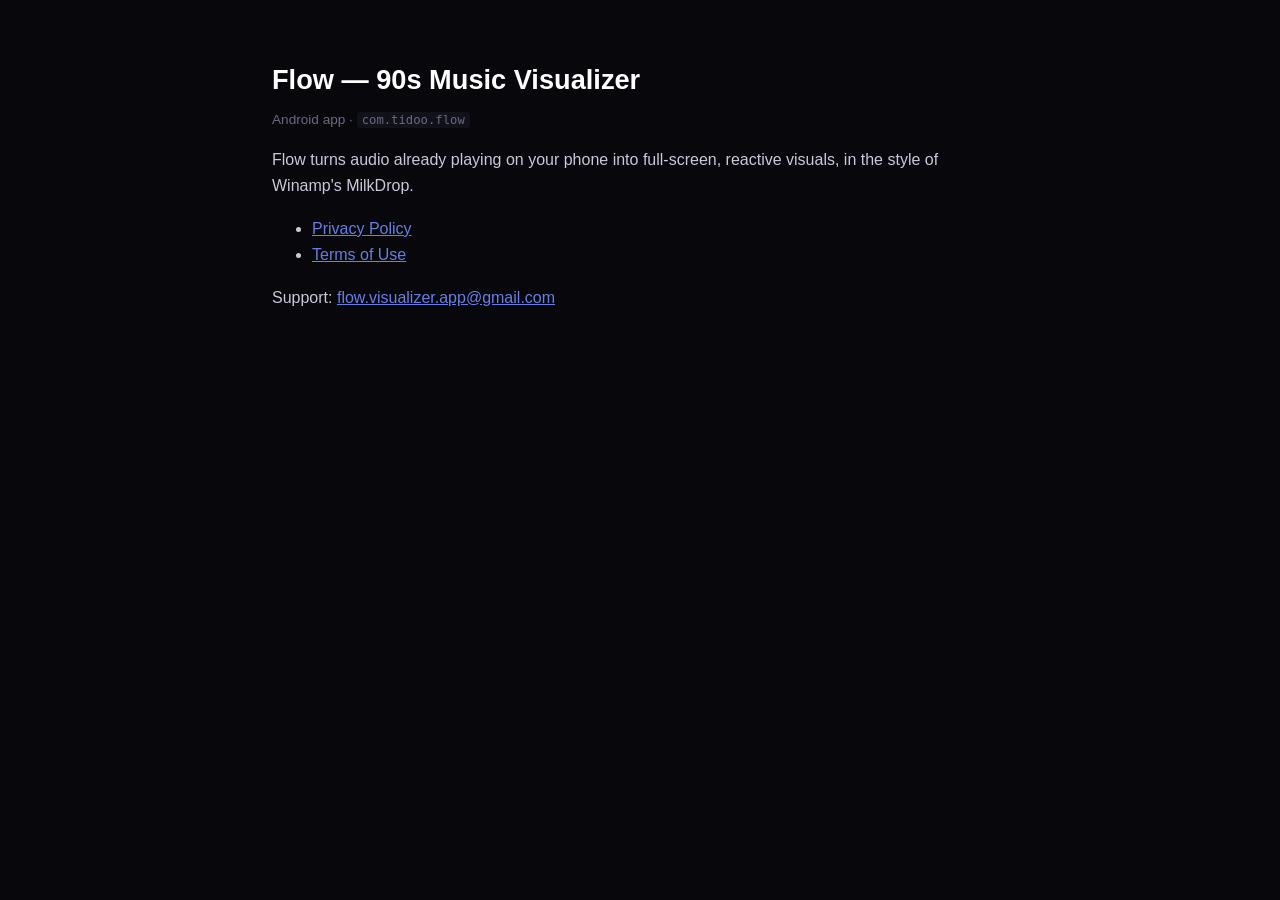
==== index.html @ 98a3bfed "Flow legal pages: privacy policy and terms" ====
<!doctype html>
<html lang="en">
<meta charset="utf-8">
<meta name="viewport" content="width=device-width, initial-scale=1">
<title>Flow — 90s Music Visualizer</title>
<link rel="stylesheet" href="style.css">
<h1>Flow — 90s Music Visualizer</h1>
<p class="meta">Android app · <code>com.tidoo.flow</code></p>
<p>Flow turns audio already playing on your phone into full-screen, reactive
visuals, in the style of Winamp's MilkDrop.</p>
<ul>
  <li><a href="privacy.html">Privacy Policy</a></li>
  <li><a href="terms.html">Terms of Use</a></li>
</ul>
<p>Support: <a href="mailto:flow.visualizer.app@gmail.com">flow.visualizer.app@gmail.com</a></p>
</html>
---- style.css ----
:root { color-scheme: dark; }
body {
  margin: 0 auto; padding: 40px 20px 80px; max-width: 46rem;
  background: #07070c; color: #c9c9d8;
  font: 16px/1.65 -apple-system, BlinkMacSystemFont, "Segoe UI", Roboto, sans-serif;
}
h1 { color: #fff; font-size: 1.7rem; margin-bottom: .2em; }
h2 { color: #e8e8f2; font-size: 1.1rem; margin-top: 2em; }
a { color: #667fe5; }
.meta { color: #6a6a82; font-size: .85rem; margin-top: 0; }
table { border-collapse: collapse; width: 100%; margin: 1em 0; }
th, td { border: 1px solid #23232f; padding: 8px 10px; text-align: left; font-size: .93rem; }
th { color: #e8e8f2; background: #11111a; }
code { background: #11111a; padding: 1px 5px; border-radius: 4px; font-size: .9em; }
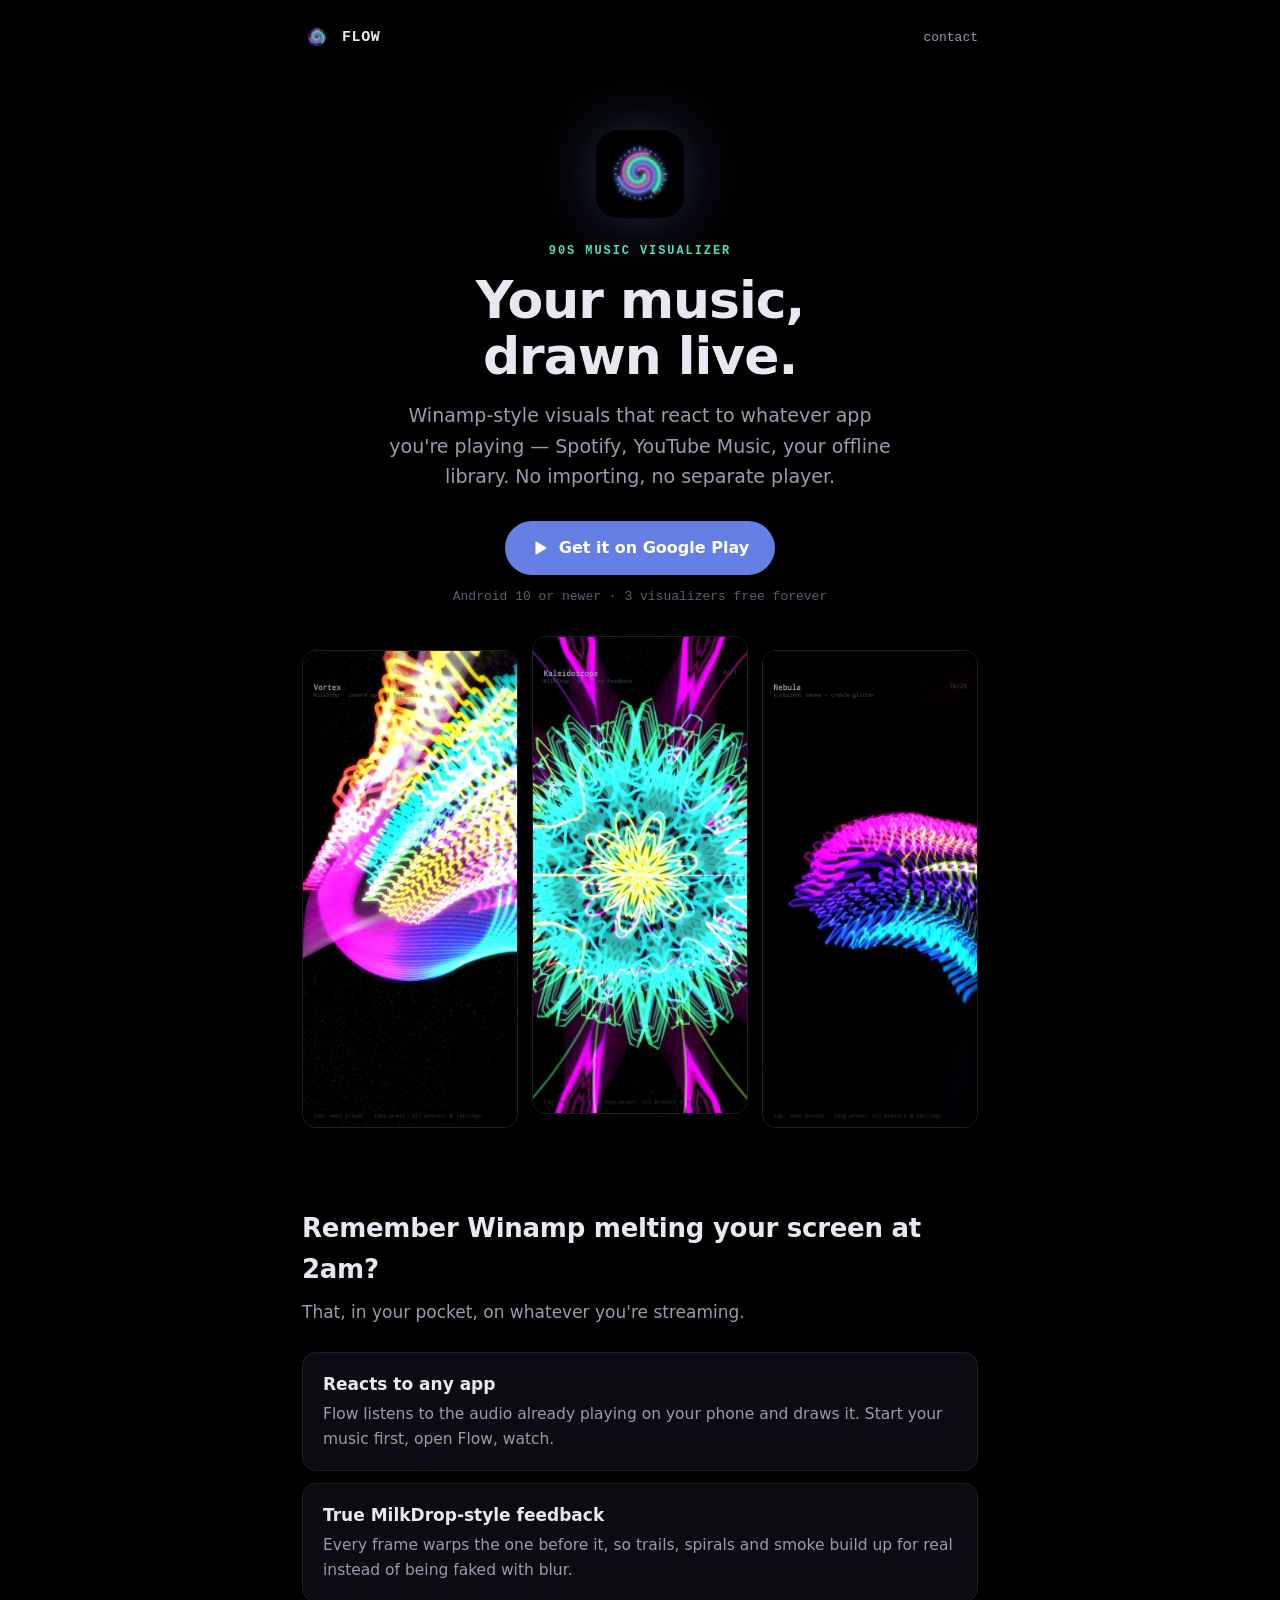
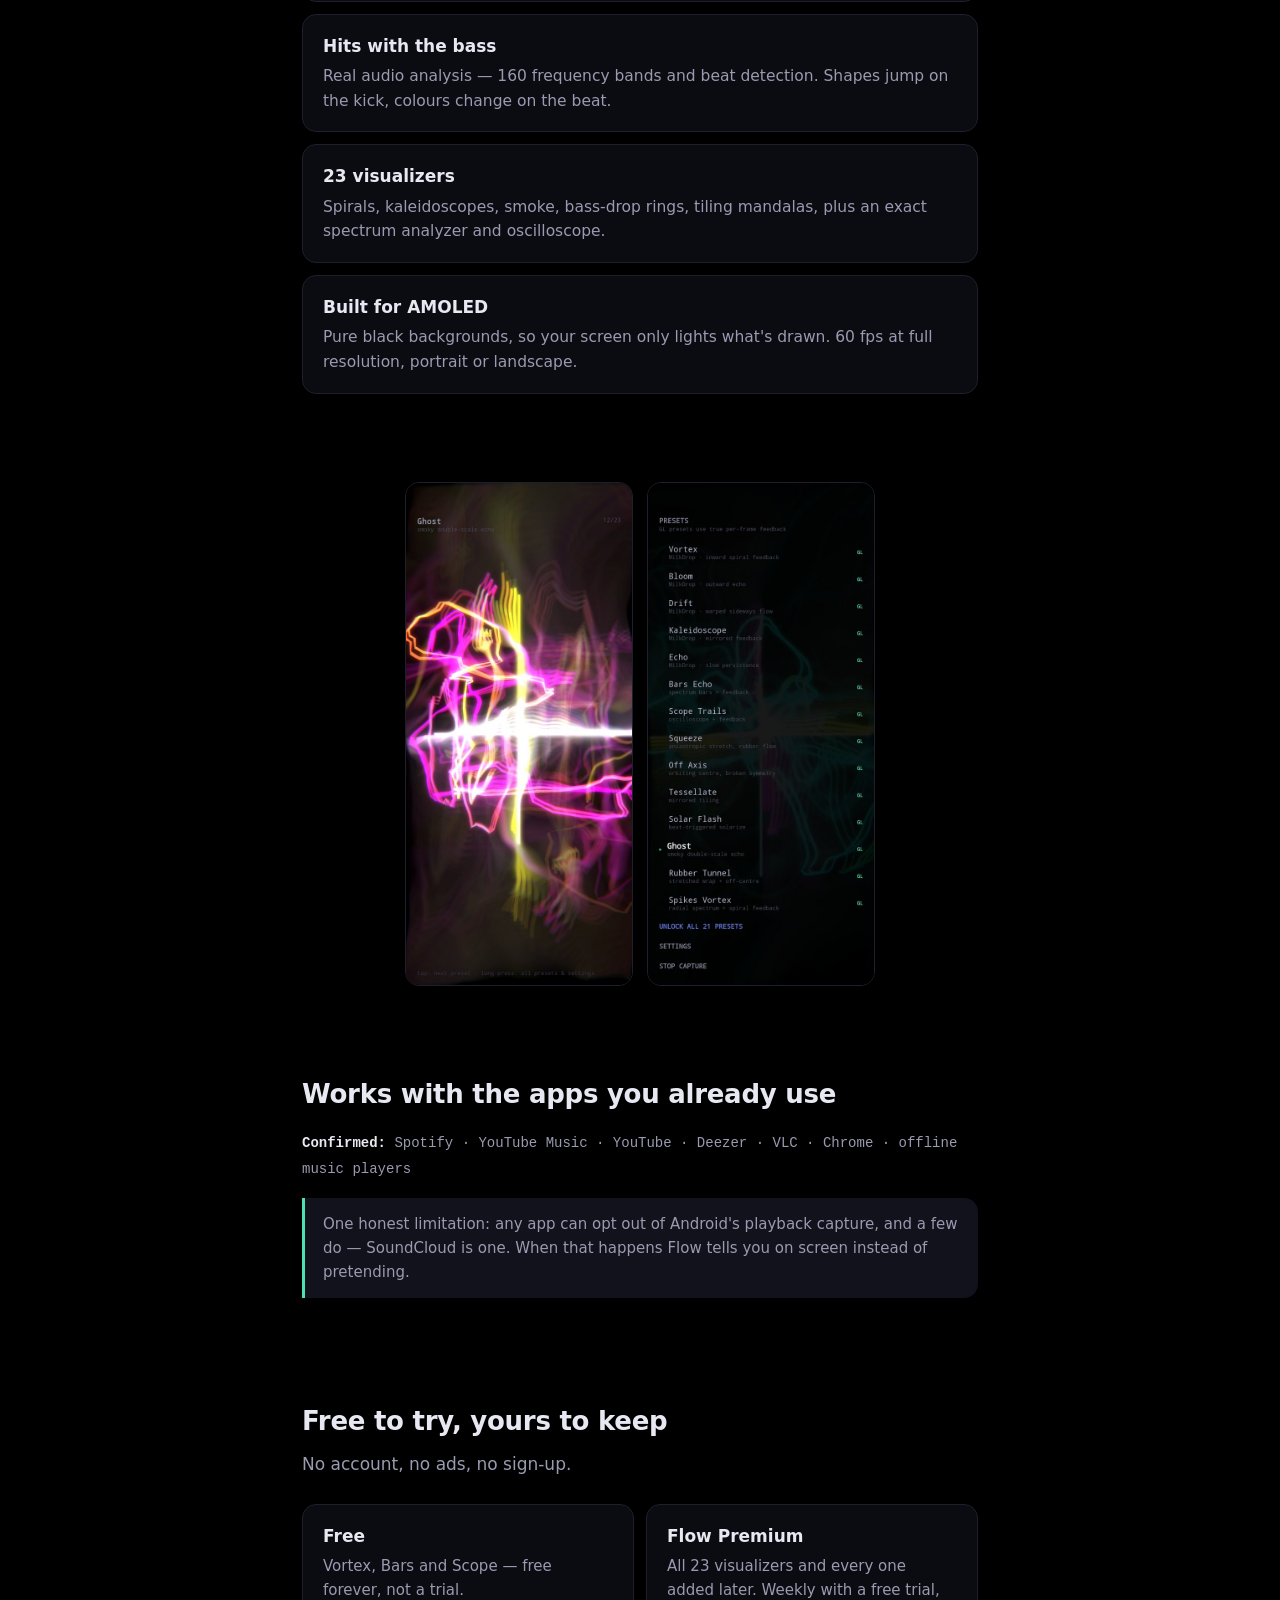
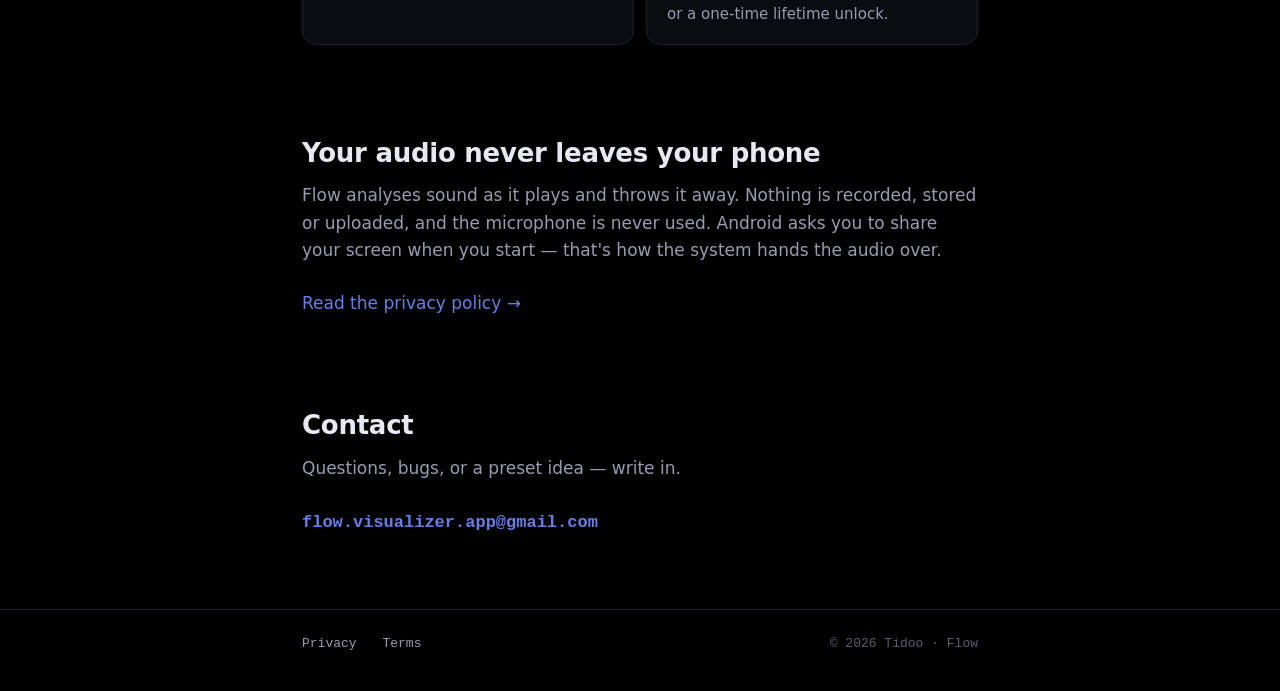
==== commit 9fe794d4: "Update landing site from flow-android" ====
--- a/index.html
+++ b/index.html
@@ -1,16 +1,139 @@
 <!doctype html>
 <html lang="en">
-<meta charset="utf-8">
-<meta name="viewport" content="width=device-width, initial-scale=1">
-<title>Flow — 90s Music Visualizer</title>
-<link rel="stylesheet" href="style.css">
-<h1>Flow — 90s Music Visualizer</h1>
-<p class="meta">Android app · <code>com.tidoo.flow</code></p>
-<p>Flow turns audio already playing on your phone into full-screen, reactive
-visuals, in the style of Winamp's MilkDrop.</p>
-<ul>
-  <li><a href="privacy.html">Privacy Policy</a></li>
-  <li><a href="terms.html">Terms of Use</a></li>
-</ul>
-<p>Support: <a href="mailto:flow.visualizer.app@gmail.com">flow.visualizer.app@gmail.com</a></p>
+<head>
+  <meta charset="utf-8">
+  <meta name="viewport" content="width=device-width, initial-scale=1">
+  <title>Flow — 90s Music Visualizer for Android</title>
+  <meta name="description" content="Winamp-style music visualizer that reacts to whatever app you're playing. 23 visualizers, true MilkDrop-style feedback, 60 fps, pure black for AMOLED.">
+  <meta name="theme-color" content="#000000">
+  <link rel="icon" href="assets/favicon.png">
+  <link rel="stylesheet" href="styles.css">
+</head>
+<body>
+
+<header class="site-header">
+  <div class="wrap">
+    <a class="brand" href="index.html"><img src="assets/icon.png" alt="">FLOW</a>
+    <a class="back" href="#contact">contact</a>
+  </div>
+</header>
+
+<main>
+  <section class="hero">
+    <div class="wrap">
+      <img class="icon" src="assets/icon.png" alt="Flow app icon: a neon spiral">
+      <p class="eyebrow">90s music visualizer</p>
+      <h1>Your music,<br>drawn live.</h1>
+      <p class="tagline">Winamp-style visuals that react to whatever app you're playing — Spotify, YouTube Music, your offline library. No importing, no separate player.</p>
+      <a class="cta" href="https://play.google.com/store/apps/details?id=com.tidoo.flow">
+        <svg viewBox="0 0 24 24" aria-hidden="true"><path fill="currentColor" d="M6 4.5v15a1 1 0 0 0 1.5.86l12.4-7.5a1 1 0 0 0 0-1.72L7.5 3.64A1 1 0 0 0 6 4.5z"/></svg>
+        Get it on Google Play
+      </a>
+      <p class="cta-note">Android 10 or newer · 3 visualizers free forever</p>
+
+      <div class="shots">
+        <img src="assets/vortex.jpg" width="540" height="1200" alt="Vortex visualizer: neon spiral trails reacting to music">
+        <img src="assets/kaleidoscope.jpg" width="540" height="1200" alt="Kaleidoscope visualizer: a mirrored mandala blooming outward">
+        <img src="assets/nebula.jpg" width="540" height="1200" alt="Nebula visualizer: smoky bands of colour moving with the bass">
+      </div>
+    </div>
+  </section>
+
+  <section id="features">
+    <div class="wrap">
+      <h2>Remember Winamp melting your screen at 2am?</h2>
+      <p class="section-lead">That, in your pocket, on whatever you're streaming.</p>
+
+      <div class="features">
+        <article class="feature">
+          <h3>Reacts to any app</h3>
+          <p>Flow listens to the audio already playing on your phone and draws it. Start your music first, open Flow, watch.</p>
+        </article>
+        <article class="feature">
+          <h3>True MilkDrop-style feedback</h3>
+          <p>Every frame warps the one before it, so trails, spirals and smoke build up for real instead of being faked with blur.</p>
+        </article>
+        <article class="feature">
+          <h3>Hits with the bass</h3>
+          <p>Real audio analysis — 160 frequency bands and beat detection. Shapes jump on the kick, colours change on the beat.</p>
+        </article>
+        <article class="feature">
+          <h3>23 visualizers</h3>
+          <p>Spirals, kaleidoscopes, smoke, bass-drop rings, tiling mandalas, plus an exact spectrum analyzer and oscilloscope.</p>
+        </article>
+        <article class="feature">
+          <h3>Built for AMOLED</h3>
+          <p>Pure black backgrounds, so your screen only lights what's drawn. 60 fps at full resolution, portrait or landscape.</p>
+        </article>
+      </div>
+    </div>
+  </section>
+
+  <section id="gallery">
+    <div class="wrap">
+      <div class="shots shots-pair">
+        <img src="assets/ghost.jpg" width="540" height="1200" alt="Ghost visualizer: a glowing shape trailing soft smoke">
+        <img src="assets/picker.jpg" width="540" height="1200" alt="The preset list, long-press to open">
+      </div>
+    </div>
+  </section>
+
+  <section id="works-with">
+    <div class="wrap">
+      <h2>Works with the apps you already use</h2>
+      <p class="works-with">
+        <strong>Confirmed:</strong> Spotify · YouTube Music · YouTube · Deezer · VLC · Chrome · offline music players
+      </p>
+      <p class="note">
+        One honest limitation: any app can opt out of Android's playback capture, and a few do —
+        SoundCloud is one. When that happens Flow tells you on screen instead of pretending.
+      </p>
+    </div>
+  </section>
+
+  <section id="pricing">
+    <div class="wrap">
+      <h2>Free to try, yours to keep</h2>
+      <p class="section-lead">No account, no ads, no sign-up.</p>
+      <div class="pricing">
+        <div class="plan">
+          <h3>Free</h3>
+          <p>Vortex, Bars and Scope — free forever, not a trial.</p>
+        </div>
+        <div class="plan">
+          <h3>Flow Premium</h3>
+          <p>All 23 visualizers and every one added later. Weekly with a free trial, or a one-time lifetime unlock.</p>
+        </div>
+      </div>
+    </div>
+  </section>
+
+  <section id="privacy">
+    <div class="wrap">
+      <h2>Your audio never leaves your phone</h2>
+      <p class="section-lead">Flow analyses sound as it plays and throws it away. Nothing is recorded, stored or uploaded, and the microphone is never used. Android asks you to share your screen when you start — that's how the system hands the audio over.</p>
+      <a href="privacy.html">Read the privacy policy →</a>
+    </div>
+  </section>
+
+  <section id="contact" class="contact">
+    <div class="wrap">
+      <h2>Contact</h2>
+      <p class="section-lead">Questions, bugs, or a preset idea — write in.</p>
+      <a class="email" href="mailto:flow.visualizer.app@gmail.com">flow.visualizer.app@gmail.com</a>
+    </div>
+  </section>
+</main>
+
+<footer class="site-footer">
+  <div class="wrap">
+    <nav>
+      <a href="privacy.html">Privacy</a>
+      <a href="terms.html">Terms</a>
+    </nav>
+    <span>© 2026 Tidoo · Flow</span>
+  </div>
+</footer>
+
+</body>
 </html>
--- a/styles.css
+++ b/styles.css
@@ -0,0 +1,324 @@
+/*
+ * Flow landing page. One stylesheet for every page, no external requests.
+ *
+ * Dark on purpose: the kit's landing template is light, but Flow is a
+ * dark-only app built around a pure-black canvas, and a white page in front
+ * of it reads as a different product.
+ */
+:root {
+  --bg: #000000;
+  --surface: #0b0b12;
+  --surface-2: #12121c;
+  --line: #1f1f2c;
+  --text: #e8e8f2;
+  --muted: #9a9ab0;
+  --faint: #5c5c72;
+  --accent: #667fe5;   /* BrandPrimary */
+  --accent-2: #4ce0b3; /* BrandPrimaryBright */
+  --radius: 14px;
+  --mono: ui-monospace, "SF Mono", "Cascadia Mono", Consolas, "Liberation Mono", Menlo, monospace;
+  --sans: system-ui, -apple-system, "Segoe UI", Roboto, "Helvetica Neue", Arial, sans-serif;
+  color-scheme: dark;
+}
+
+* { box-sizing: border-box; }
+
+html { -webkit-text-size-adjust: 100%; }
+
+body {
+  margin: 0;
+  background: var(--bg);
+  color: var(--text);
+  font: 17px/1.6 var(--sans);
+}
+
+a { color: var(--accent); text-decoration: none; }
+a:hover { text-decoration: underline; }
+
+img { max-width: 100%; display: block; }
+
+.wrap {
+  width: 100%;
+  max-width: 720px;
+  margin: 0 auto;
+  padding: 0 22px;
+}
+
+/* ---- header -------------------------------------------------------------- */
+
+.site-header {
+  padding: 22px 0;
+}
+
+.site-header .wrap {
+  display: flex;
+  align-items: center;
+  justify-content: space-between;
+  gap: 16px;
+}
+
+.brand {
+  display: flex;
+  align-items: center;
+  gap: 10px;
+  color: var(--text);
+  font: 600 15px var(--mono);
+  letter-spacing: 0.04em;
+}
+.brand:hover { text-decoration: none; }
+.brand img { width: 30px; height: 30px; border-radius: 8px; }
+
+.back {
+  font: 13px var(--mono);
+  color: var(--muted);
+}
+
+/* ---- hero ---------------------------------------------------------------- */
+
+.hero {
+  text-align: center;
+  padding: 56px 0 28px;
+}
+
+.hero .icon {
+  width: 88px;
+  height: 88px;
+  margin: 0 auto 26px;
+  border-radius: 22px;
+  box-shadow: 0 0 60px rgba(102, 127, 229, 0.35);
+}
+
+.eyebrow {
+  font: 600 12px var(--mono);
+  letter-spacing: 0.16em;
+  color: var(--accent-2);
+  text-transform: uppercase;
+  margin: 0 0 14px;
+}
+
+.hero h1 {
+  font-size: clamp(34px, 7vw, 52px);
+  line-height: 1.08;
+  letter-spacing: -0.02em;
+  margin: 0 0 16px;
+}
+
+.hero .tagline {
+  color: var(--muted);
+  font-size: 19px;
+  max-width: 520px;
+  margin: 0 auto 30px;
+}
+
+.cta {
+  display: inline-flex;
+  align-items: center;
+  gap: 10px;
+  padding: 14px 26px;
+  border-radius: 999px;
+  background: var(--accent);
+  color: #fff;
+  font-weight: 600;
+  font-size: 16px;
+}
+.cta:hover { text-decoration: none; filter: brightness(1.1); }
+.cta svg { width: 18px; height: 18px; }
+
+.cta-note {
+  margin: 14px 0 0;
+  font: 13px var(--mono);
+  color: var(--faint);
+}
+
+/* ---- screenshots ---------------------------------------------------------- */
+
+.shots {
+  display: grid;
+  grid-template-columns: repeat(3, 1fr);
+  gap: 14px;
+  margin: 46px 0 8px;
+}
+
+.shots img {
+  border-radius: var(--radius);
+  border: 1px solid var(--line);
+  width: 100%;
+  height: auto;
+}
+
+.shots-pair {
+  grid-template-columns: repeat(2, 1fr);
+  max-width: 470px;
+  margin: 0 auto;
+}
+.shots.shots-pair img:nth-child(2) { transform: none; }
+
+/* The middle shot sits forward, so the row reads as a set rather than a grid. */
+.shots img:nth-child(2) { transform: translateY(-14px); }
+
+/* ---- sections --------------------------------------------------------------- */
+
+section { padding: 44px 0; }
+
+section h2 {
+  font-size: 26px;
+  letter-spacing: -0.01em;
+  margin: 0 0 8px;
+}
+
+.section-lead {
+  color: var(--muted);
+  margin: 0 0 26px;
+}
+
+.features {
+  display: grid;
+  gap: 12px;
+}
+
+.feature {
+  background: var(--surface);
+  border: 1px solid var(--line);
+  border-radius: var(--radius);
+  padding: 18px 20px;
+}
+
+.feature h3 {
+  margin: 0 0 4px;
+  font-size: 17px;
+}
+
+.feature p {
+  margin: 0;
+  color: var(--muted);
+  font-size: 15.5px;
+}
+
+.works-with {
+  font: 14px var(--mono);
+  color: var(--muted);
+  line-height: 1.9;
+}
+
+.works-with strong { color: var(--text); font-weight: 600; }
+
+.note {
+  background: var(--surface-2);
+  border-left: 3px solid var(--accent-2);
+  border-radius: 0 var(--radius) var(--radius) 0;
+  padding: 14px 18px;
+  color: var(--muted);
+  font-size: 15px;
+}
+
+.pricing {
+  display: grid;
+  grid-template-columns: 1fr 1fr;
+  gap: 12px;
+}
+
+.plan {
+  background: var(--surface);
+  border: 1px solid var(--line);
+  border-radius: var(--radius);
+  padding: 18px 20px;
+}
+
+.plan h3 { margin: 0 0 4px; font-size: 17px; }
+.plan p { margin: 0; color: var(--muted); font-size: 15px; }
+
+/* ---- contact ------------------------------------------------------------------ */
+
+.contact a.email {
+  font: 600 17px var(--mono);
+}
+
+.socials {
+  display: flex;
+  flex-wrap: wrap;
+  gap: 10px;
+  margin-top: 16px;
+}
+
+.socials a {
+  padding: 8px 14px;
+  border: 1px solid var(--line);
+  border-radius: 999px;
+  font: 13px var(--mono);
+  color: var(--muted);
+}
+
+/* ---- footer ----------------------------------------------------------------------- */
+
+.site-footer {
+  border-top: 1px solid var(--line);
+  margin-top: 30px;
+  padding: 26px 0 40px;
+  font: 13px var(--mono);
+  color: var(--faint);
+}
+
+.site-footer .wrap {
+  display: flex;
+  flex-wrap: wrap;
+  justify-content: space-between;
+  gap: 12px;
+}
+
+.site-footer nav a { color: var(--muted); margin-right: 18px; }
+
+/* ---- legal pages ------------------------------------------------------------------ */
+
+.legal { padding: 20px 0 30px; }
+
+.legal h1 {
+  font-size: clamp(28px, 5vw, 36px);
+  letter-spacing: -0.01em;
+  margin: 10px 0 6px;
+}
+
+.legal .meta {
+  font: 13px var(--mono);
+  color: var(--faint);
+  margin: 0 0 28px;
+}
+
+.legal h2 {
+  font-size: 19px;
+  margin: 34px 0 8px;
+}
+
+.legal p, .legal li { color: #c9c9d8; }
+
+.legal code {
+  font: 0.9em var(--mono);
+  background: var(--surface-2);
+  padding: 1px 6px;
+  border-radius: 5px;
+}
+
+.legal table {
+  width: 100%;
+  border-collapse: collapse;
+  margin: 16px 0;
+  font-size: 15px;
+}
+
+.legal th, .legal td {
+  border: 1px solid var(--line);
+  padding: 9px 11px;
+  text-align: left;
+  vertical-align: top;
+}
+
+.legal th { background: var(--surface); color: var(--text); }
+
+/* ---- small screens ------------------------------------------------------------------ */
+
+@media (max-width: 560px) {
+  body { font-size: 16px; }
+  .hero { padding-top: 36px; }
+  .shots { gap: 8px; }
+  .shots img:nth-child(2) { transform: translateY(-8px); }
+  .pricing { grid-template-columns: 1fr; }
+}
